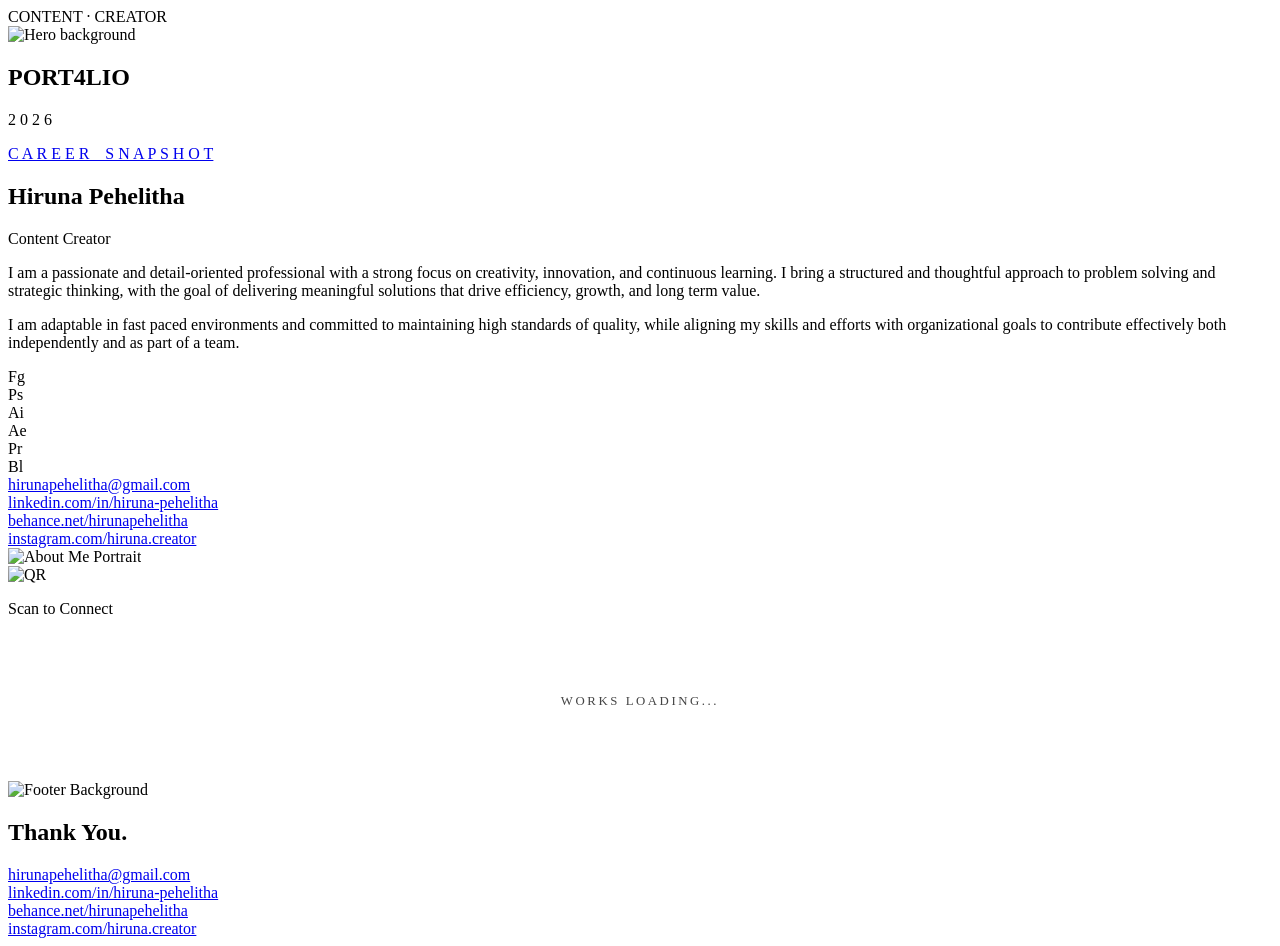
==== index.html @ 6287211f "Add index.html" ====
<!DOCTYPE html>
<html lang="en">

<head>
    <meta charset="UTF-8">
    <meta name="viewport" content="width=device-width, initial-scale=1.0">
    <title>Hiruna Pehelitha - Portfolio</title>
    <!-- Elegant, thin geometric sans-serif -->
    <link rel="preconnect" href="https://fonts.googleapis.com">
    <link rel="preconnect" href="https://fonts.gstatic.com" crossorigin>
    <link href="https://fonts.googleapis.com/css2?family=Montserrat:wght@200;300;400;500;600&display=swap"
        rel="stylesheet">
    <link rel="stylesheet" href="style.css">
</head>

<body>

    <!-- Custom Cursor -->
    <div class="cursor"></div>
    <div class="cursor-follower"></div>

    <!-- Vertical Side Text -->
    <div class="vertical-nav">
        <span>C</span><span>O</span><span>N</span><span>T</span><span>E</span><span>N</span><span>T</span>
        <span class="dot">·</span>
        <span>C</span><span>R</span><span>E</span><span>A</span><span>T</span><span>O</span><span>R</span>
    </div>

    <!-- Hero Slide -->
    <section class="slide hero">
        <div class="hero-bg">
            <img src="https://images.unsplash.com/photo-1618005182384-a83a8bd57fbe?q=80&w=2564&auto=format&fit=crop"
                alt="Hero background">
        </div>
        <div class="hero-overlay"></div>
        <div class="hero-content">
            <h1 class="hero-title gsap-fade-up">PORT4LIO</h1>
            <p class="hero-date gsap-fade-up delay-1">2 0 2 6</p>
        </div>
        <div class="hero-bottom gsap-fade-up delay-2">
            <a href="./images/Hiruna%20Pehelith%20Resume.pdf" download class="pill-btn">
                <span>C A R E E R &nbsp;&nbsp; S N A P S H O T</span>
                <i class="uil uil-arrow-down"></i>
            </a>
        </div>
    </section>

    <!-- About Slide -->
    <section class="slide about">
        <div class="about-left">
            <div class="about-content-wrapper gsap-fade-up">
                <h2 class="about-name">Hiruna Pehelitha</h2>
                <p class="about-role">Content Creator</p>

                <div class="about-bio">
                    <p>I am a passionate and detail-oriented professional with a strong focus on creativity, innovation,
                        and continuous learning. I bring a structured and thoughtful approach to problem solving and
                        strategic thinking, with the goal of delivering meaningful solutions that drive efficiency,
                        growth, and long term value.</p>
                    <p>I am adaptable in fast paced environments and committed to maintaining high standards of quality,
                        while aligning my skills and efforts with organizational goals to contribute effectively both
                        independently and as part of a team.</p>
                </div>

                <div class="software-icons">
                    <div class="icon">Fg</div>
                    <div class="icon">Ps</div>
                    <div class="icon">Ai</div>
                    <div class="icon">Ae</div>
                    <div class="icon">Pr</div>
                    <div class="icon">Bl</div>
                </div>

                <div class="about-contacts">
                    <div class="contact-row top-row">
                        <a href="mailto:hirunapehelitha@gmail.com">hirunapehelitha@gmail.com</a>
                        <div class="divider-v"></div>
                        <a href="https://linkedin.com/in/hiruna-pehelitha">linkedin.com/in/hiruna-pehelitha</a>
                    </div>
                    <div class="divider-h"></div>
                    <div class="contact-row bottom-row">
                        <a href="https://www.behance.net/hirunapehelitha"
                            target="_blank">behance.net/hirunapehelitha</a>
                        <div class="divider-v"></div>
                        <a href="#">instagram.com/hiruna.creator</a>
                    </div>
                </div>
            </div>
        </div>
        <div class="about-right">
            <img src="./images/About-Me.jpeg" class="portrait-img" alt="About Me Portrait">
            <div class="qr-code">
                <img src="https://api.qrserver.com/v1/create-qr-code/?size=100x100&data=https://linkedin.com/in/hiruna-pehelitha/"
                    alt="QR">
                <p>Scan to Connect</p>
            </div>
        </div>
    </section>
    <!-- Works Stack — loaded dynamically from database -->
    <section class="presentation-stack" id="worksStack">
        <!-- Images injected by JS below -->
    </section>

    <!-- Footer Slide -->
    <section class="slide footer-slide">
        <div class="hero-bg">
            <img src="https://images.unsplash.com/photo-1618005182384-a83a8bd57fbe?q=80&w=2564&auto=format&fit=crop"
                alt="Footer Background">
        </div>
        <div class="hero-overlay"></div>
        <div class="footer-center gsap-fade-up">
            <h1 class="thank-you">Thank You.</h1>
        </div>
        <div class="footer-bottom-info gsap-fade-up delay-1">
            <div class="f-contact-grid">
                <a href="mailto:hirunapehelitha@gmail.com">hirunapehelitha@gmail.com</a>
                <div class="f-divider-v"></div>
                <a href="https://linkedin.com/in/hiruna-pehelitha">linkedin.com/in/hiruna-pehelitha</a>
            </div>
            <div class="f-divider-h"></div>
            <div class="f-contact-grid">
                <a href="https://www.behance.net/hirunapehelitha" target="_blank">behance.net/hirunapehelitha</a>
                <div class="f-divider-v"></div>
                <a href="#">instagram.com/hiruna.creator</a>
            </div>
        </div>
    </section>

    <script src="https://cdnjs.cloudflare.com/ajax/libs/gsap/3.12.2/gsap.min.js"></script>
    <script src="https://cdnjs.cloudflare.com/ajax/libs/gsap/3.12.2/ScrollTrigger.min.js"></script>
    <script src="https://unpkg.com/@studio-freight/lenis@1.0.35/dist/lenis.min.js"></script>
    <!-- Works Loader: fetches from Supabase via our API -->
    <script>
    (async function loadWorks() {
        const stack = document.getElementById('worksStack');
        if (!stack) return;

        // If we have a SUPABASE_URL env, load from DB. Otherwise fall back to local images folder.
        const SUPABASE_URL = 'https://crvkntzxflrflwsrnqvx.supabase.co';
        const SUPABASE_KEY = 'eyJhbGciOiJIUzI1NiIsInR5cCI6IkpXVCJ9.eyJpc3MiOiJzdXBhYmFzZSIsInJlZiI6ImNydmtudHp4ZmxyZmx3c3JucXZ4Iiwicm9sZSI6ImFub24iLCJpYXQiOjE3NzU4MjQ0NTQsImV4cCI6MjA5MTQwMDQ1NH0.mu4lk-xZKPIOqjnP7tR1TOZXt8qw1d850IbgTolJITA';

        let images = [];

        if (SUPABASE_URL && SUPABASE_KEY) {
            try {
                const res = await fetch(`${SUPABASE_URL}/rest/v1/works?select=url,filename&order=position.asc`, {
                    headers: { 'apikey': SUPABASE_KEY, 'Authorization': `Bearer ${SUPABASE_KEY}` }
                });
                const data = await res.json();
                images = data.map(w => ({ src: w.url, alt: w.filename }));
            } catch(e) { console.warn('DB load failed, using fallback'); }
        }

        // Fallback: show any images currently hardcoded (will be empty on fresh deploy)
        if (images.length === 0) {
            // Show nothing gracefully – works are managed via admin panel
            stack.innerHTML = "<p style='color:#444; text-align:center; padding:60px 0; font-size:0.8rem; letter-spacing:0.2em;'>WORKS LOADING...</p>";
            return;
        }

        stack.innerHTML = images.map(img =>
            `<img src="${img.src}" class="stack-img gsap-fade-up" alt="${img.alt}">`
        ).join('');

        // Re-trigger GSAP animations on newly added images
        if (typeof gsap !== 'undefined' && typeof ScrollTrigger !== 'undefined') {
            gsap.utils.toArray('#worksStack .gsap-fade-up').forEach(el => {
                gsap.fromTo(el, { y: 50, autoAlpha: 0 }, {
                    y: 0, autoAlpha: 1, duration: 1, ease: "power2.out",
                    scrollTrigger: { trigger: el, start: "top 90%" }
                });
            });
        }
    })();
    </script>
    <script src="script.js"></script>
</body>

</html>
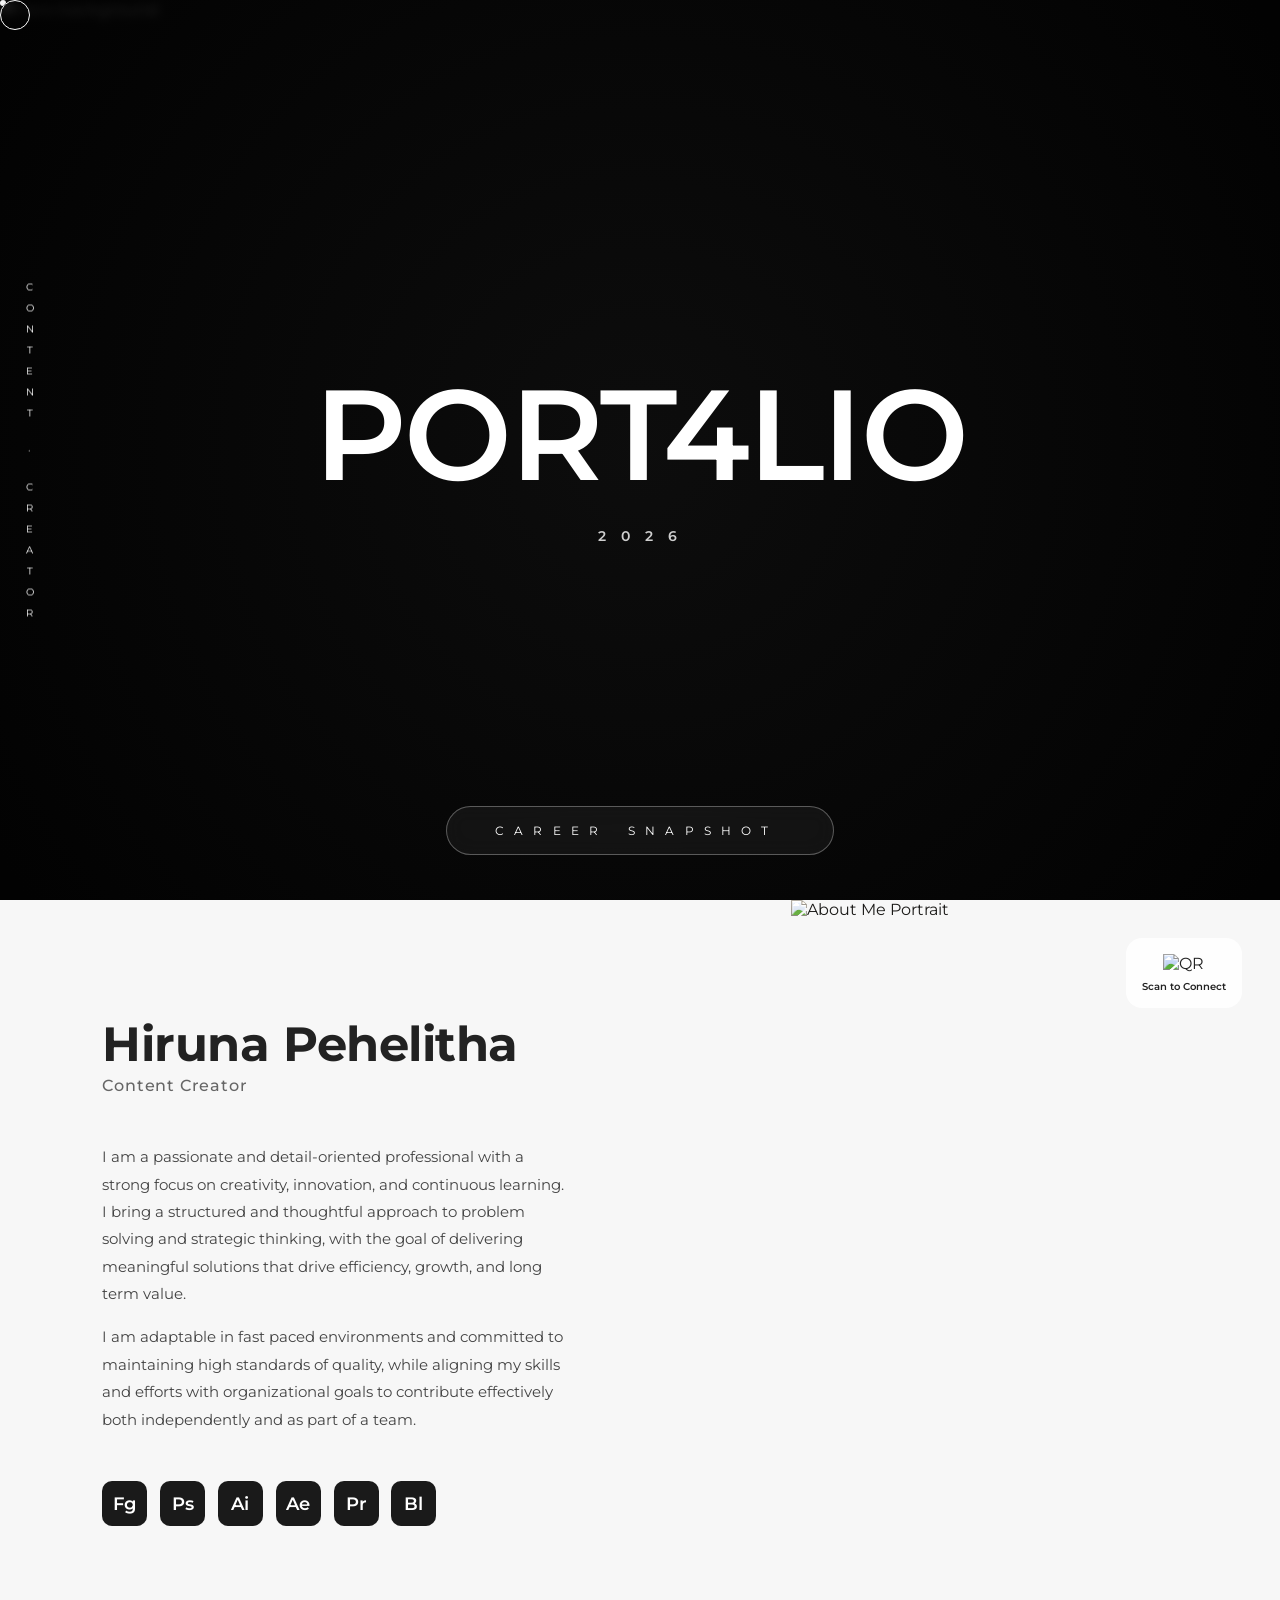
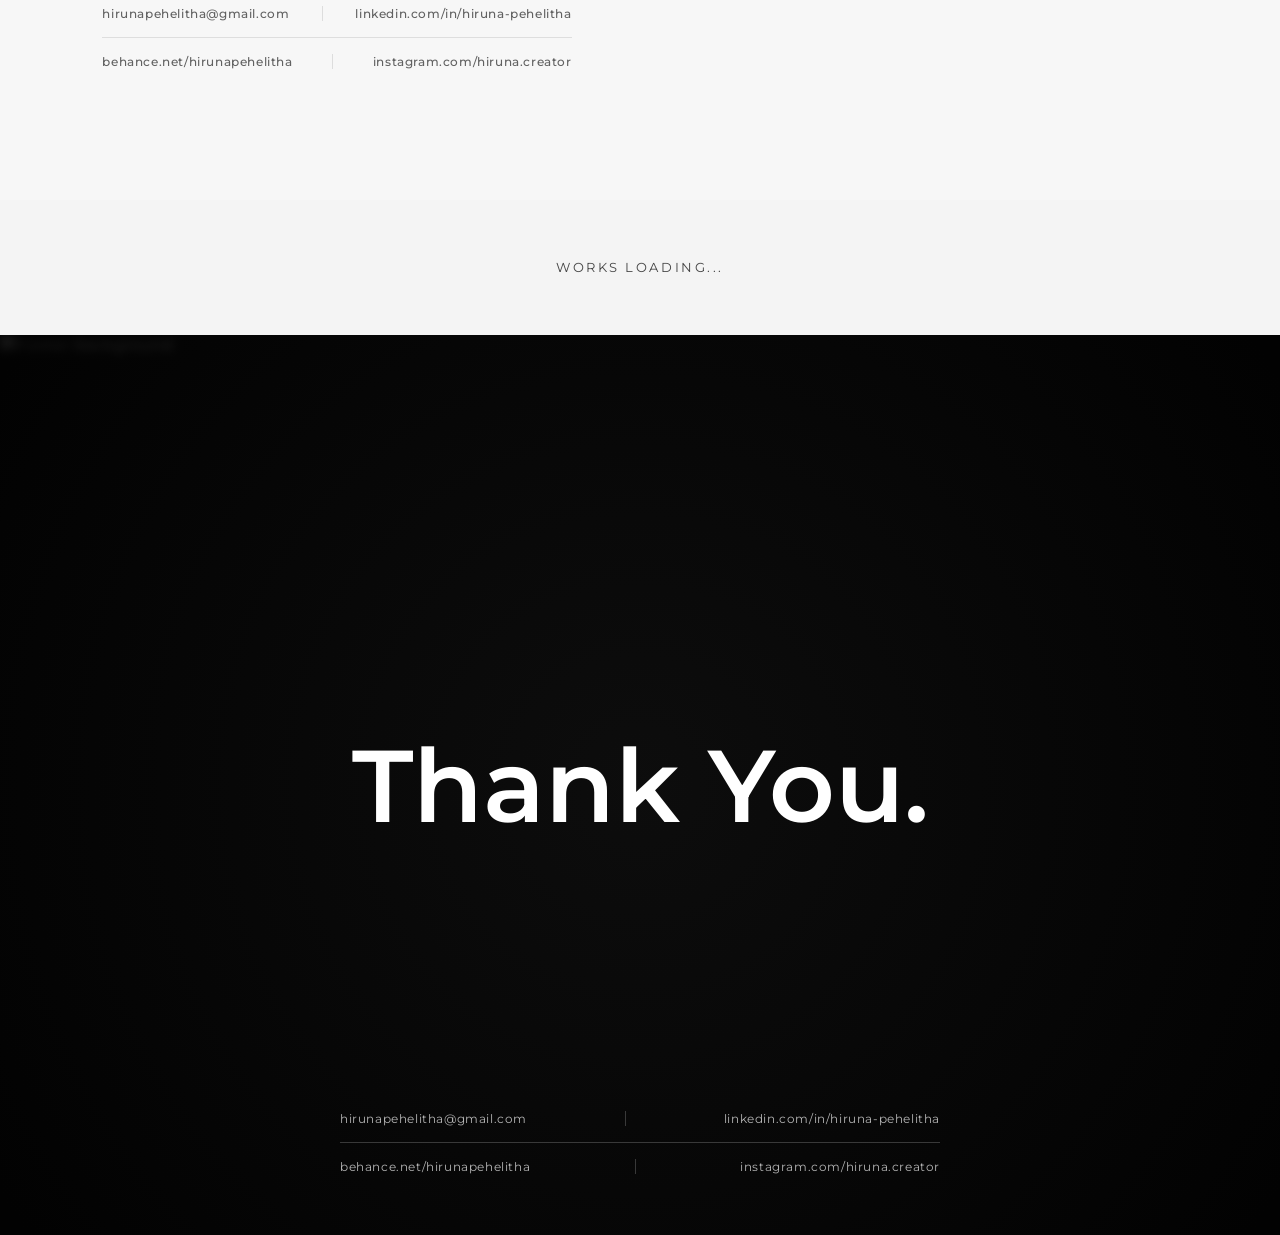
==== commit b24071a0: "Update index.html" ====
--- a/index.html
+++ b/index.html
@@ -129,31 +129,22 @@
     <script src="https://cdnjs.cloudflare.com/ajax/libs/gsap/3.12.2/gsap.min.js"></script>
     <script src="https://cdnjs.cloudflare.com/ajax/libs/gsap/3.12.2/ScrollTrigger.min.js"></script>
     <script src="https://unpkg.com/@studio-freight/lenis@1.0.35/dist/lenis.min.js"></script>
-    <!-- Works Loader: fetches from Supabase via our API -->
+    <!-- Works Loader: fetches from Firebase via our API -->
     <script>
     (async function loadWorks() {
         const stack = document.getElementById('worksStack');
         if (!stack) return;
 
-        // If we have a SUPABASE_URL env, load from DB. Otherwise fall back to local images folder.
-        const SUPABASE_URL = 'https://crvkntzxflrflwsrnqvx.supabase.co';
-        const SUPABASE_KEY = 'eyJhbGciOiJIUzI1NiIsInR5cCI6IkpXVCJ9.eyJpc3MiOiJzdXBhYmFzZSIsInJlZiI6ImNydmtudHp4ZmxyZmx3c3JucXZ4Iiwicm9sZSI6ImFub24iLCJpYXQiOjE3NzU4MjQ0NTQsImV4cCI6MjA5MTQwMDQ1NH0.mu4lk-xZKPIOqjnP7tR1TOZXt8qw1d850IbgTolJITA';
+        let images = [];
+        try {
+            const res = await fetch('/api/works');
+            const data = await res.json();
+            if (data.success && data.works) {
+                images = data.works.map(w => ({ src: w.url, alt: w.filename }));
+            }
+        } catch(e) { console.warn('Works load failed', e); }
 
-        let images = [];
-
-        if (SUPABASE_URL && SUPABASE_KEY) {
-            try {
-                const res = await fetch(`${SUPABASE_URL}/rest/v1/works?select=url,filename&order=position.asc`, {
-                    headers: { 'apikey': SUPABASE_KEY, 'Authorization': `Bearer ${SUPABASE_KEY}` }
-                });
-                const data = await res.json();
-                images = data.map(w => ({ src: w.url, alt: w.filename }));
-            } catch(e) { console.warn('DB load failed, using fallback'); }
-        }
-
-        // Fallback: show any images currently hardcoded (will be empty on fresh deploy)
         if (images.length === 0) {
-            // Show nothing gracefully – works are managed via admin panel
             stack.innerHTML = "<p style='color:#444; text-align:center; padding:60px 0; font-size:0.8rem; letter-spacing:0.2em;'>WORKS LOADING...</p>";
             return;
         }
@@ -162,7 +153,6 @@
             `<img src="${img.src}" class="stack-img gsap-fade-up" alt="${img.alt}">`
         ).join('');
 
-        // Re-trigger GSAP animations on newly added images
         if (typeof gsap !== 'undefined' && typeof ScrollTrigger !== 'undefined') {
             gsap.utils.toArray('#worksStack .gsap-fade-up').forEach(el => {
                 gsap.fromTo(el, { y: 50, autoAlpha: 0 }, {
--- a/style.css
+++ b/style.css
@@ -0,0 +1,364 @@
+:root {
+    --bg-dark: #111111;
+    --bg-light: #f4f4f4;
+    --text-dark: #ffffff;
+    --text-light: #222222;
+    --font-main: 'Montserrat', sans-serif;
+    --border-light: rgba(255, 255, 255, 0.2);
+    --border-dark: rgba(0, 0, 0, 0.1);
+}
+
+* {
+    margin: 0;
+    padding: 0;
+    box-sizing: border-box;
+}
+
+body {
+    font-family: var(--font-main);
+    background-color: var(--bg-dark);
+    color: var(--text-dark);
+    cursor: none;
+    overflow-x: hidden;
+}
+
+/* Custom Cursor */
+.cursor {
+    width: 6px;
+    height: 6px;
+    background-color: #fff;
+    border-radius: 50%;
+    position: fixed;
+    top: 0;
+    left: 0;
+    pointer-events: none;
+    z-index: 9999;
+    mix-blend-mode: difference;
+}
+
+.cursor-follower {
+    width: 30px;
+    height: 30px;
+    border: 1px solid #fff;
+    border-radius: 50%;
+    position: fixed;
+    top: 0;
+    left: 0;
+    pointer-events: none;
+    z-index: 9998;
+    mix-blend-mode: difference;
+    transition: width 0.3s, height 0.3s;
+}
+
+.hovered .cursor { transform: scale(0) !important; }
+.hovered .cursor-follower { width: 45px; height: 45px; background: rgba(255,255,255,0.2); border-color: transparent; }
+
+a { text-decoration: none; color: inherit; cursor: none; }
+
+/* Side Vertical Nav */
+.vertical-nav {
+    position: fixed;
+    left: 2vw;
+    top: 50%;
+    transform: translateY(-50%);
+    display: flex;
+    flex-direction: column;
+    align-items: center;
+    gap: 0.5rem;
+    font-size: 0.65rem;
+    font-weight: 400;
+    font-family: 'Montserrat', sans-serif;
+    letter-spacing: 0.2em;
+    z-index: 100;
+    mix-blend-mode: difference;
+    color: white;
+}
+
+.vertical-nav .dot { margin: 1rem 0; }
+
+/* Slides Structure */
+.slide {
+    width: 100vw;
+    min-height: 100vh;
+    position: relative;
+    display: flex;
+    padding: 0;
+    overflow: hidden;
+}
+
+.light-bg {
+    background-color: var(--bg-light);
+    color: var(--text-light);
+}
+
+/* Hero & Footer Backgrounds */
+.hero-bg, .hero-overlay {
+    position: absolute;
+    top: 0; left: 0; width: 100%; height: 100%; z-index: 1;
+}
+.hero-bg img { width: 100%; height: 100%; object-fit: cover; filter: blur(5px) saturate(0%); }
+.hero-overlay { background: radial-gradient(circle at center, rgba(10,10,10,0.6) 0%, rgba(0,0,0,0.9) 100%); z-index: 2; }
+
+/* Hero Content */
+.hero-content {
+    position: relative;
+    z-index: 3;
+    width: 100%;
+    display: flex;
+    flex-direction: column;
+    align-items: center;
+    justify-content: center;
+}
+
+.hero-title {
+    font-size: clamp(4rem, 10vw, 10rem);
+    font-weight: 600;
+    letter-spacing: -0.02em;
+    color: #ffffff;
+}
+
+.hero-date {
+    font-size: 0.85rem;
+    font-weight: 600;
+    letter-spacing: 0.4em;
+    margin-top: 1rem;
+    opacity: 0.8;
+}
+
+.hero-bottom {
+    position: absolute;
+    bottom: 5vh;
+    left: 0;
+    width: 100%;
+    z-index: 3;
+    display: flex;
+    justify-content: center;
+}
+
+.pill-btn {
+    display: inline-flex;
+    align-items: center;
+    gap: 0.8rem;
+    border: 1px solid rgba(255, 255, 255, 0.3);
+    padding: 1rem 3rem;
+    border-radius: 50px;
+    font-size: 0.75rem;
+    letter-spacing: 0.3em;
+    background: rgba(255, 255, 255, 0.05);
+    backdrop-filter: blur(10px);
+    transition: all 0.3s ease;
+    color: white;
+}
+
+.pill-btn:hover {
+    background: rgba(255, 255, 255, 0.15);
+    border-color: rgba(255, 255, 255, 0.8);
+    transform: translateY(-2px);
+}
+
+.pill-btn i {
+    font-size: 1.2rem;
+}
+
+/* About Section */
+.about {
+    background-color: #f7f7f7;
+    color: var(--text-light);
+    display: flex;
+}
+
+.about-left {
+    flex: 1.2;
+    padding: 10vh 8vw;
+    display: flex;
+    align-items: center;
+}
+
+.about-right {
+    flex: 1;
+    position: relative;
+}
+
+.about-right img.portrait-img {
+    width: 100%;
+    height: 100%;
+    object-fit: cover;
+    filter: sepia(0.2) contrast(1.1);
+}
+
+.about-name {
+    font-size: 3rem;
+    font-weight: 700;
+    margin-bottom: 0.2rem;
+    letter-spacing: -0.01em;
+}
+
+.about-role {
+    font-size: 1rem;
+    font-weight: 500;
+    color: #666;
+    margin-bottom: 3rem;
+    letter-spacing: 0.05em;
+}
+
+.about-bio {
+    font-size: 0.95rem;
+    font-weight: 400;
+    line-height: 1.8;
+    color: #444;
+    margin-bottom: 3rem;
+    max-width: 80%;
+}
+
+.about-bio p { margin-bottom: 1rem; }
+
+.software-icons {
+    display: flex;
+    gap: 0.8rem;
+    margin-bottom: 4rem;
+}
+
+.software-icons .icon {
+    width: 45px;
+    height: 45px;
+    background-color: #1a1a1a;
+    color: #fff;
+    display: flex;
+    align-items: center;
+    justify-content: center;
+    font-weight: 600;
+    font-size: 1.1rem;
+    border-radius: 10px;
+}
+
+.about-contacts {
+    font-size: 0.75rem;
+    letter-spacing: 0.05em;
+    max-width: 80%;
+}
+
+.contact-row {
+    display: flex;
+    align-items: center;
+    justify-content: space-between;
+    padding: 1rem 0;
+}
+
+.divider-h { width: 100%; height: 1px; background-color: var(--border-dark); }
+.divider-v { width: 1px; height: 15px; background-color: var(--border-dark); margin: 0 1rem; }
+
+.contact-row a { transition: opacity 0.3s; opacity: 0.7; font-weight: 500; }
+.contact-row a:hover { opacity: 1; }
+
+.qr-code {
+    position: absolute;
+    top: 3vw;
+    right: 3vw;
+    text-align: center;
+    background: rgba(255,255,255,0.9);
+    padding: 1rem;
+    border-radius: 1rem;
+}
+
+.qr-code img { width: 80px; height: 80px; margin-bottom: 0.5rem; }
+.qr-code p { font-size: 0.6rem; font-weight: 600; }
+
+/* Embedded Works Stack */
+.presentation-stack {
+    width: 100vw;
+    display: flex;
+    flex-direction: column;
+    align-items: center;
+    background-color: var(--bg-light);
+}
+
+.stack-img {
+    width: 100%;
+    max-width: 1920px;
+    height: auto;
+    object-fit: contain;
+    display: block;
+}
+
+/* Footer */
+.footer-slide {
+    align-items: center;
+    justify-content: center;
+    flex-direction: column;
+}
+
+.footer-center {
+    position: relative;
+    z-index: 3;
+}
+
+.thank-you {
+    font-size: clamp(4rem, 8vw, 8rem);
+    font-weight: 600;
+    color: white;
+}
+
+.footer-bottom-info {
+    position: absolute;
+    bottom: 5vh;
+    left: 50%;
+    transform: translateX(-50%);
+    width: 80%;
+    max-width: 600px;
+    z-index: 3;
+}
+
+.f-contact-grid {
+    display: flex;
+    justify-content: space-between;
+    align-items: center;
+    padding: 1rem 0;
+    font-size: 0.75rem;
+    letter-spacing: 0.05em;
+    color: rgba(255,255,255,0.7);
+}
+
+.f-contact-grid a { transition: color 0.3s; }
+.f-contact-grid a:hover { color: #fff; }
+
+.f-divider-h { width: 100%; height: 1px; background-color: var(--border-light); }
+.f-divider-v { width: 1px; height: 15px; background-color: var(--border-light); margin: 0 1rem; }
+
+/* 1920x1080 Landscape Layout */
+.p-landscape .project-content {
+    flex-direction: column;
+}
+
+.landscape-hero {
+    margin-bottom: 2.5rem;
+    width: 100%;
+}
+
+.landscape-row {
+    display: grid;
+    grid-template-columns: 1fr 1fr;
+    gap: 2.5rem;
+    width: 100%;
+}
+
+.img-16x9 {
+    width: 100%;
+    aspect-ratio: 16 / 9;
+    object-fit: cover;
+    border-radius: 12px;
+    box-shadow: 0 10px 30px rgba(0,0,0,0.08);
+    transition: transform 0.3s;
+}
+
+.img-16x9:hover {
+    transform: scale(1.02);
+}
+
+/* Responsive adjustments */
+@media (max-width: 1024px) {
+    .about { flex-direction: column; }
+    .about-left, .about-right { flex: none; width: 100%; }
+    .project-content.split { flex-direction: column; }
+    .grid-4x2 { grid-template-columns: repeat(2, 1fr); }
+    .vertical-nav { display: none; }
+}
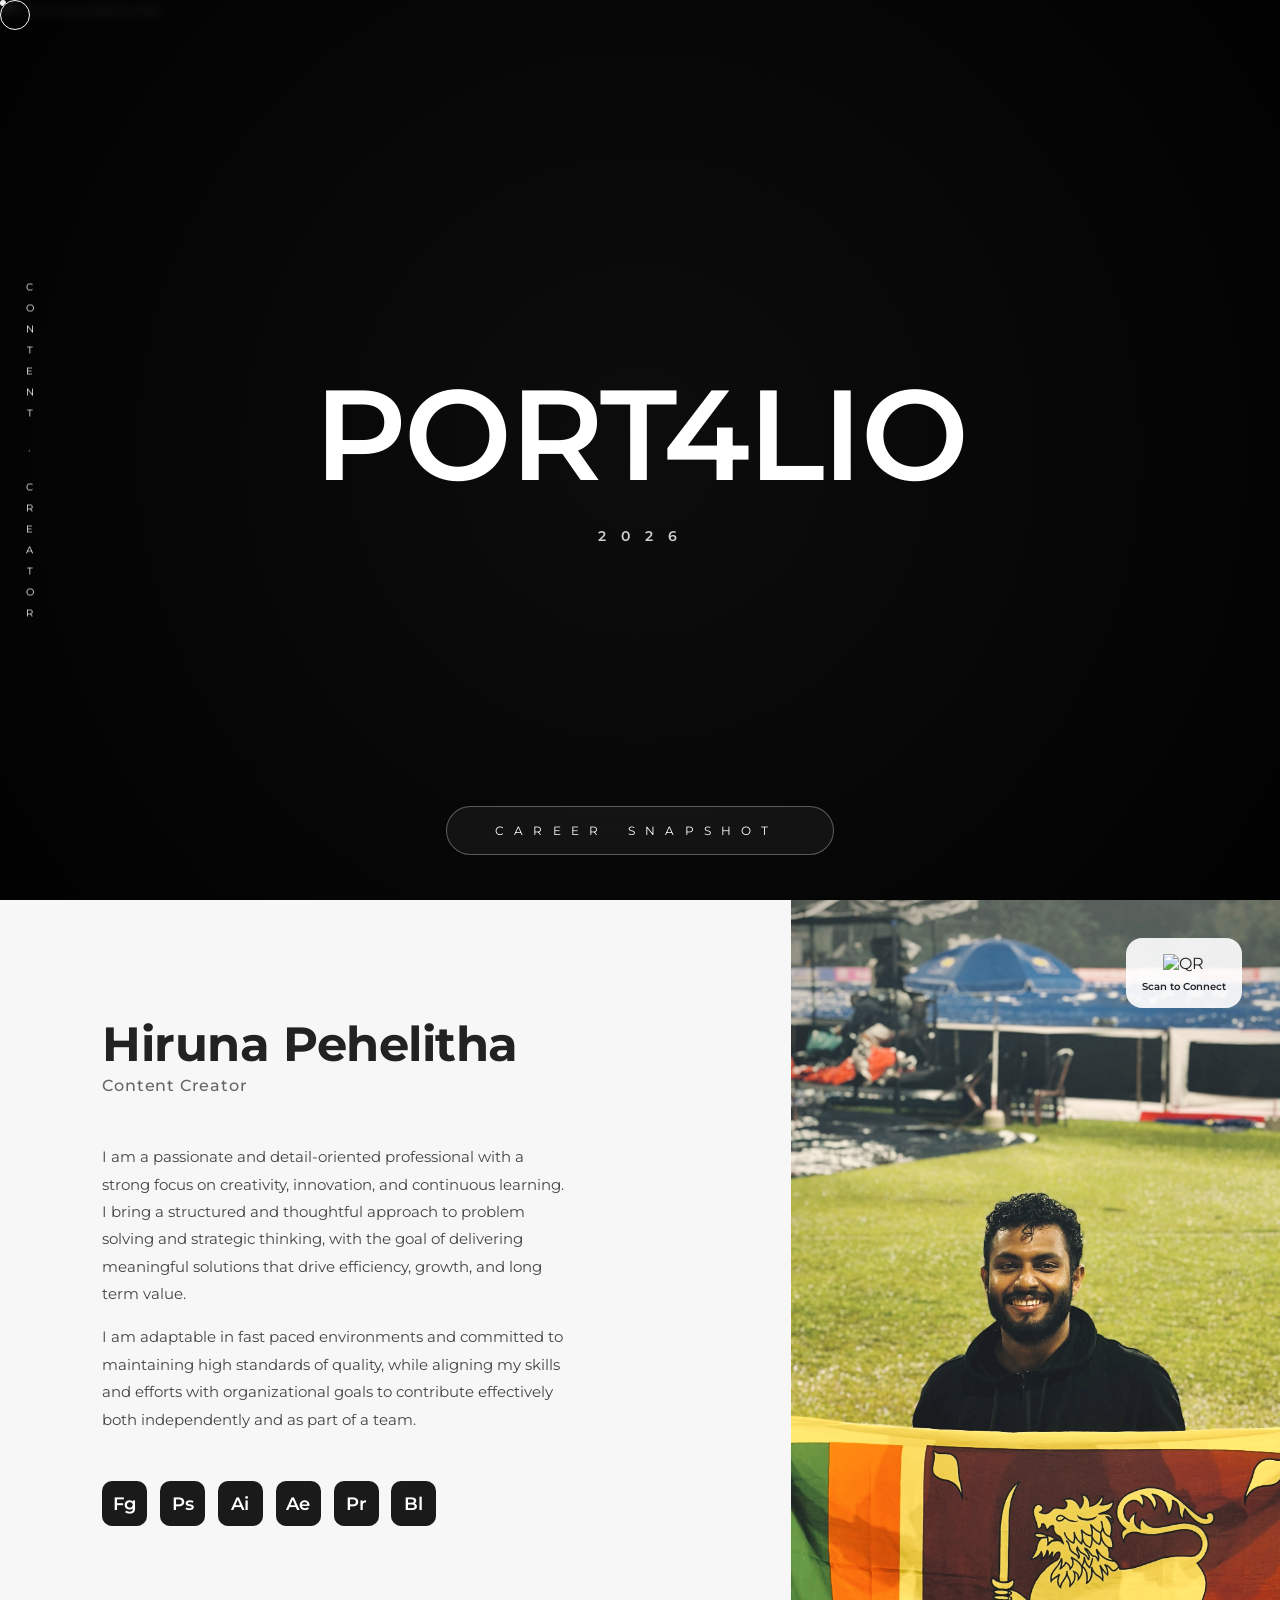
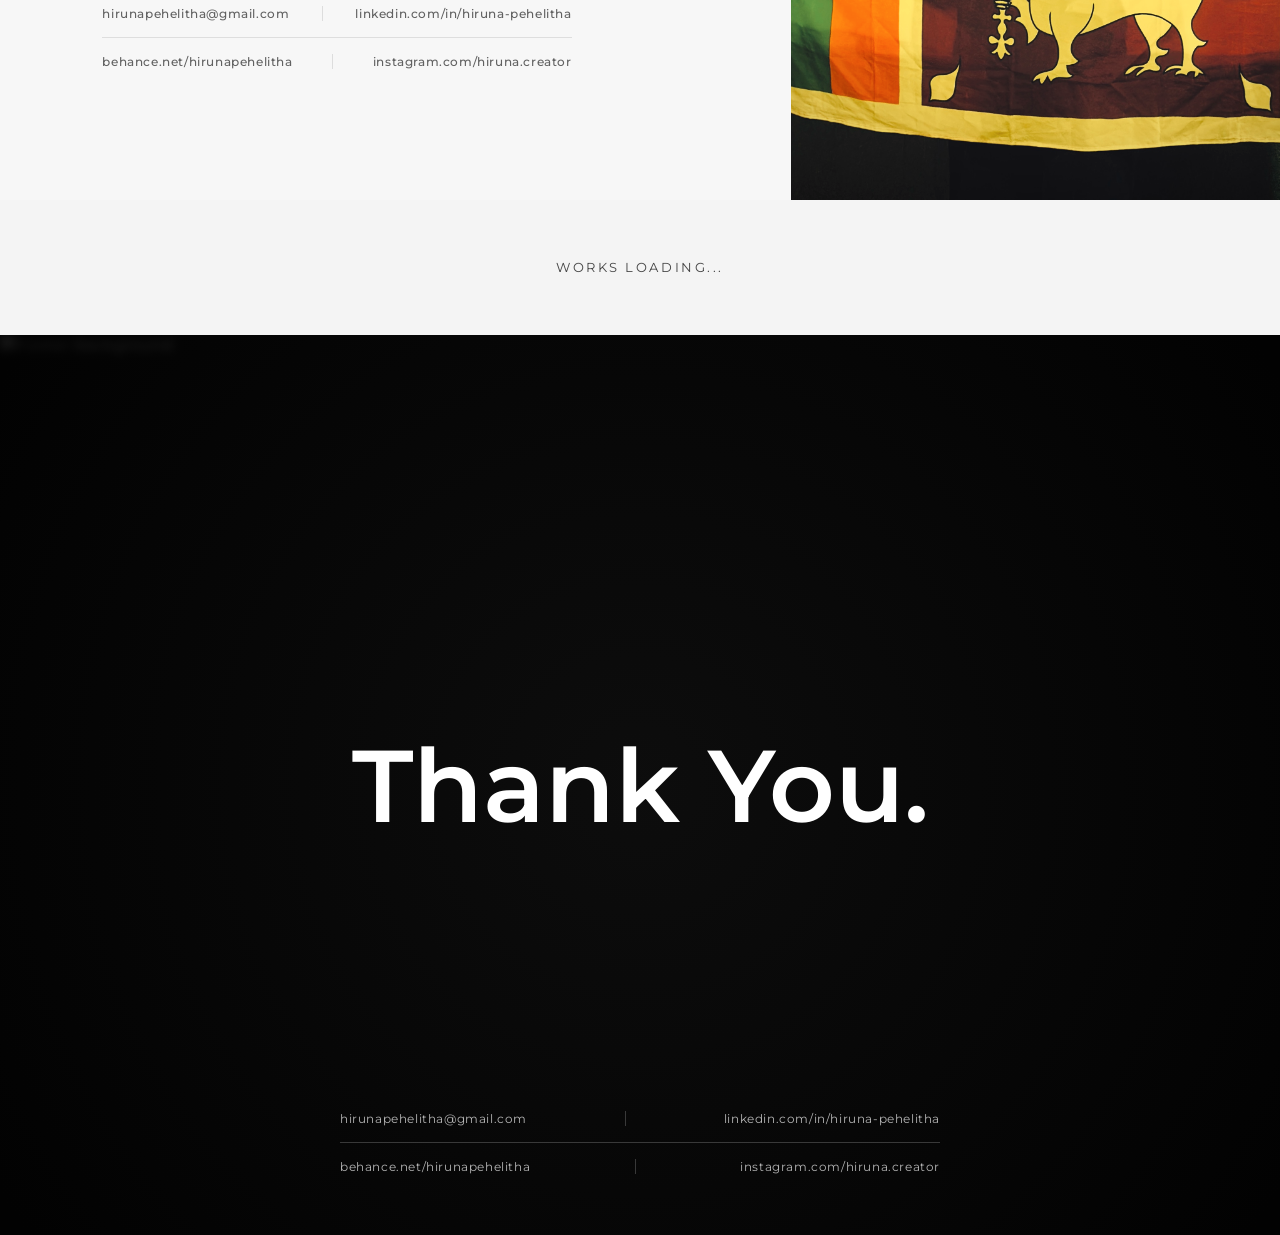
==== commit 4389ff49: "Update website title to hirunapehelitha" ====
--- a/index.html
+++ b/index.html
@@ -4,7 +4,7 @@
 <head>
     <meta charset="UTF-8">
     <meta name="viewport" content="width=device-width, initial-scale=1.0">
-    <title>Hiruna Pehelitha - Portfolio</title>
+    <title>hirunapehelitha</title>
     <!-- Elegant, thin geometric sans-serif -->
     <link rel="preconnect" href="https://fonts.googleapis.com">
     <link rel="preconnect" href="https://fonts.gstatic.com" crossorigin>
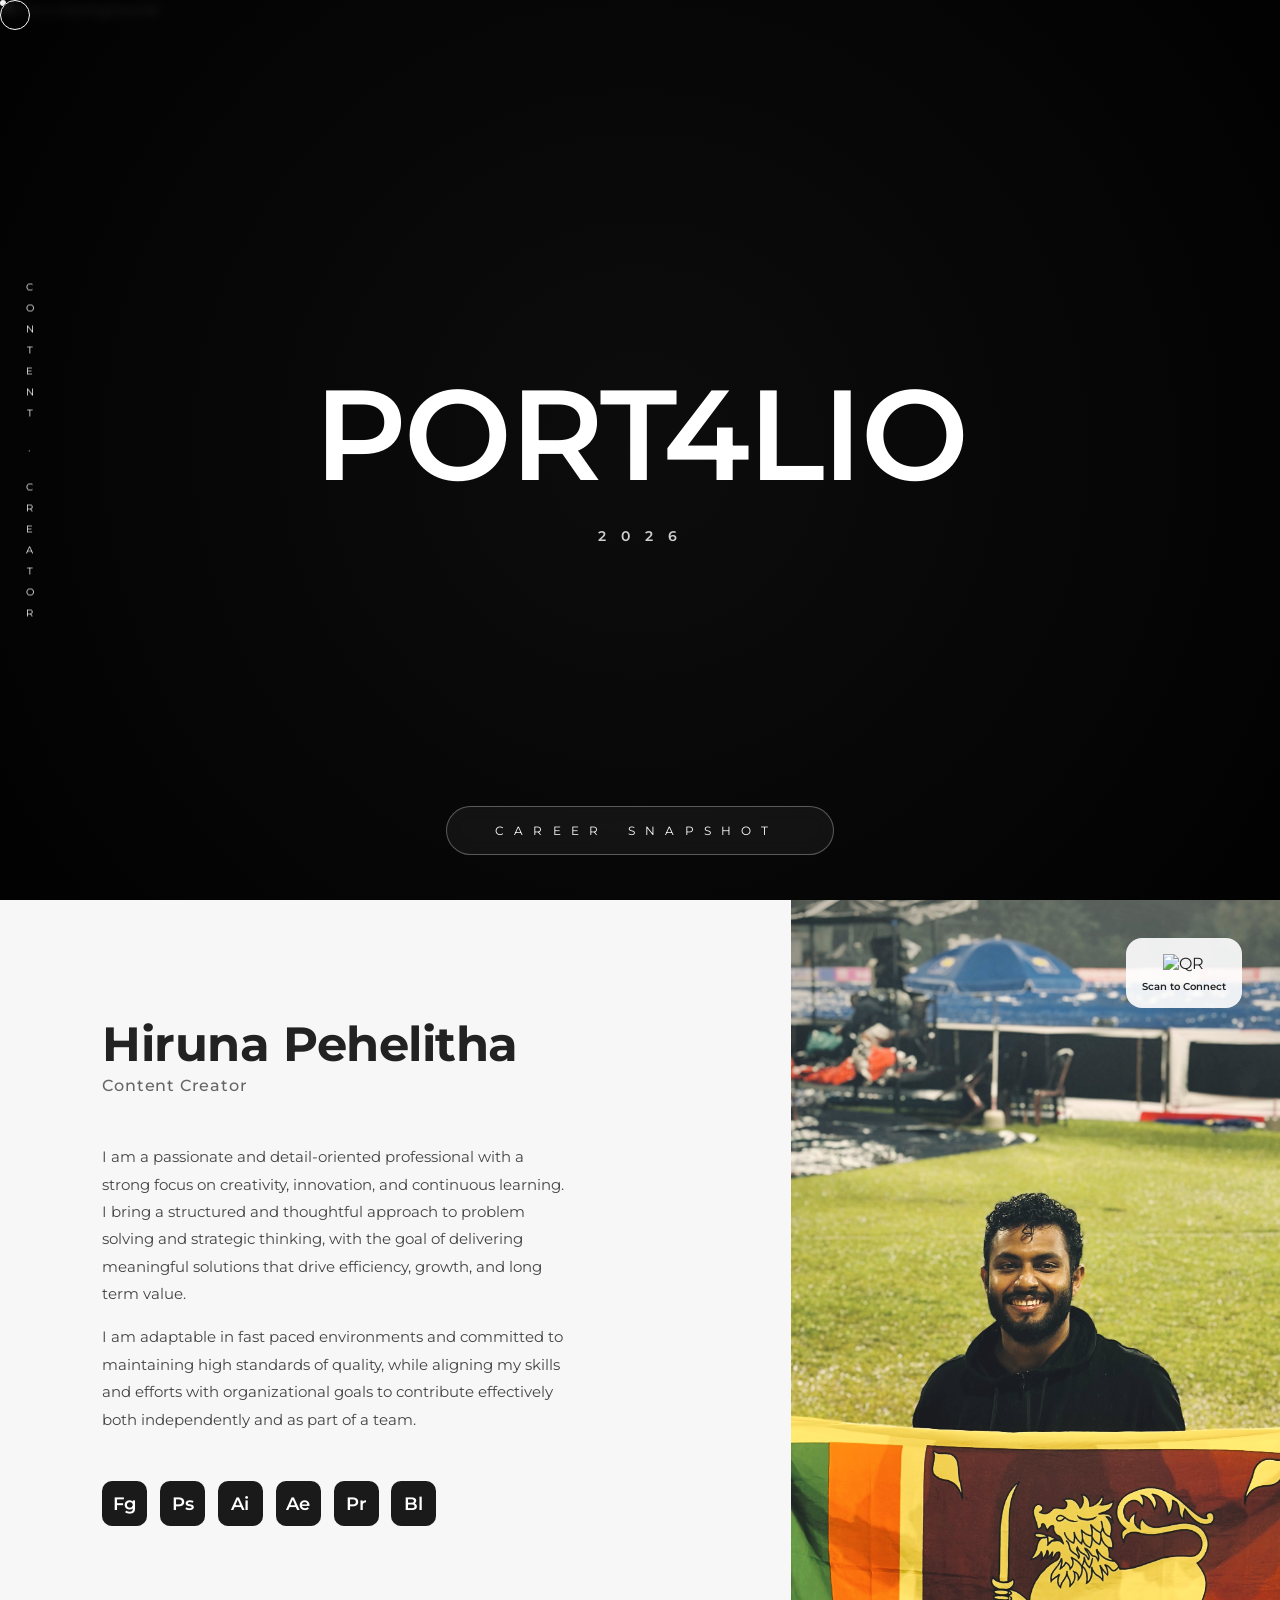
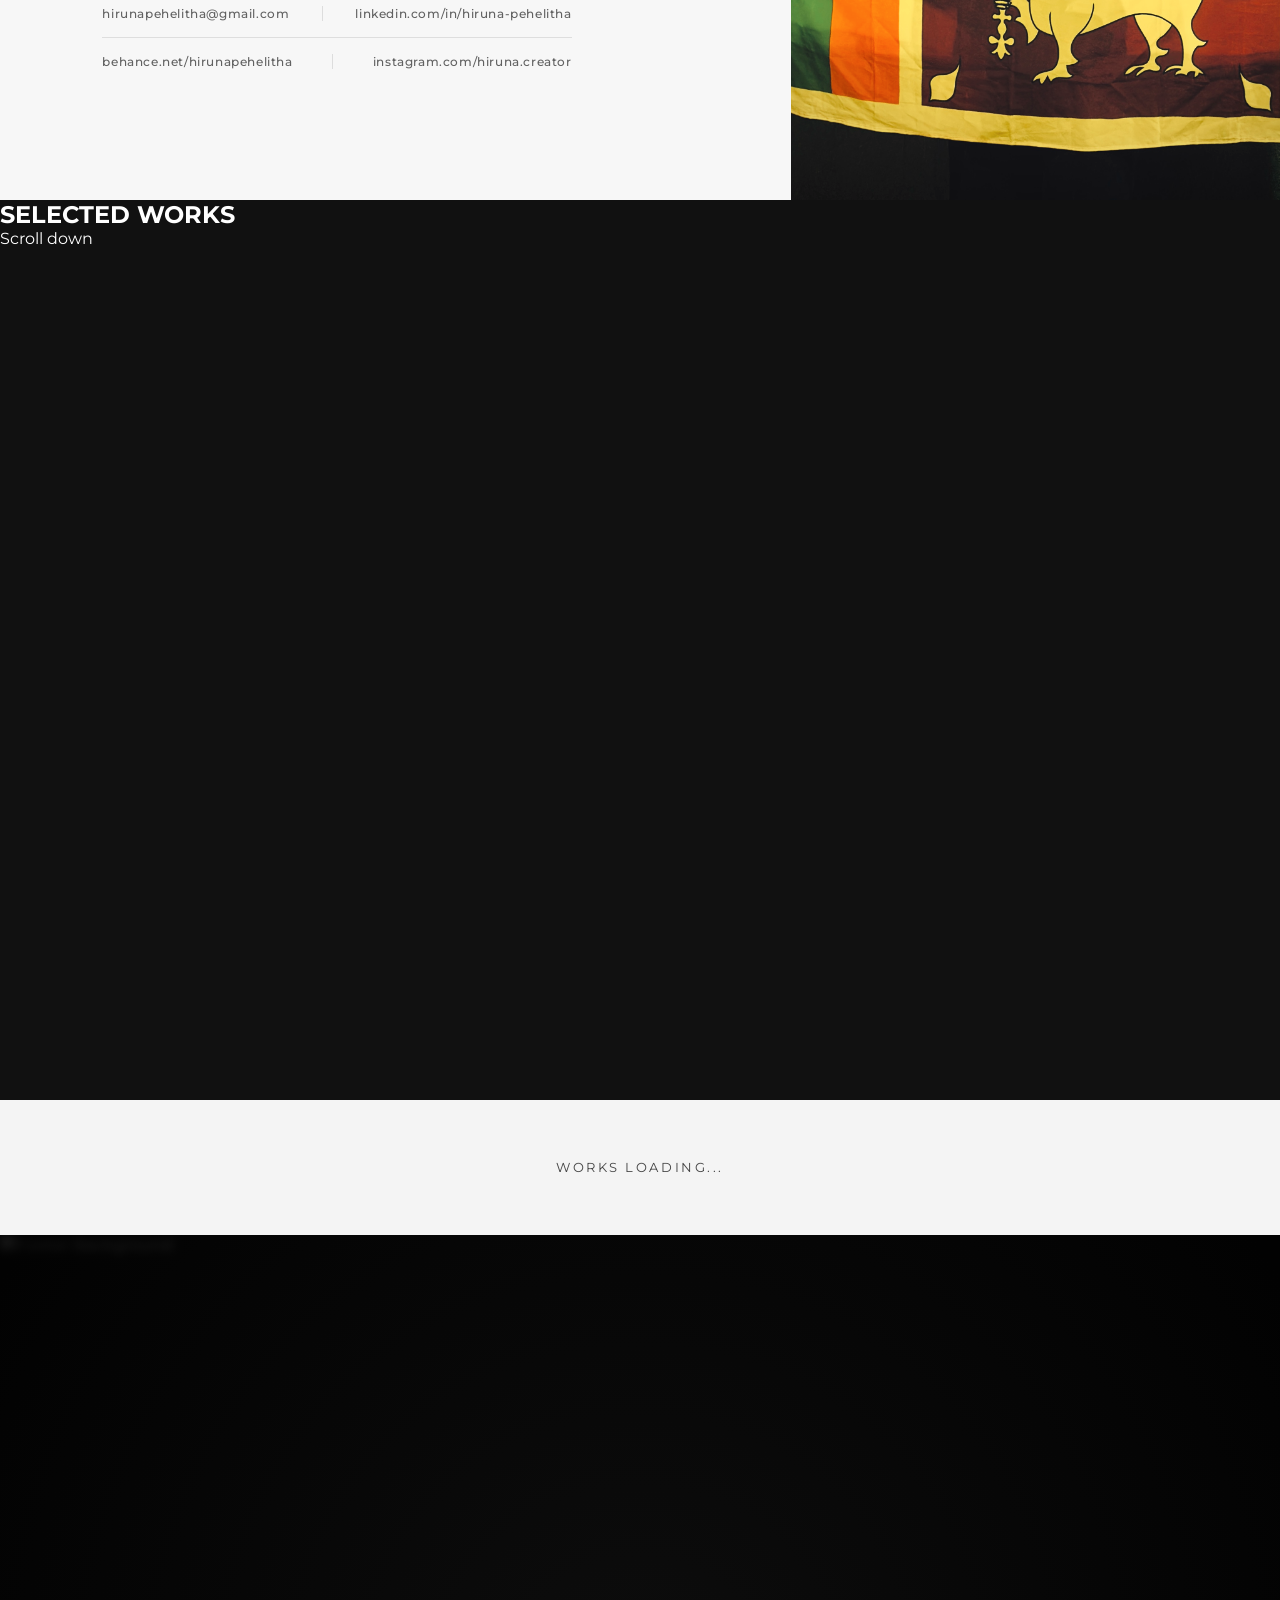
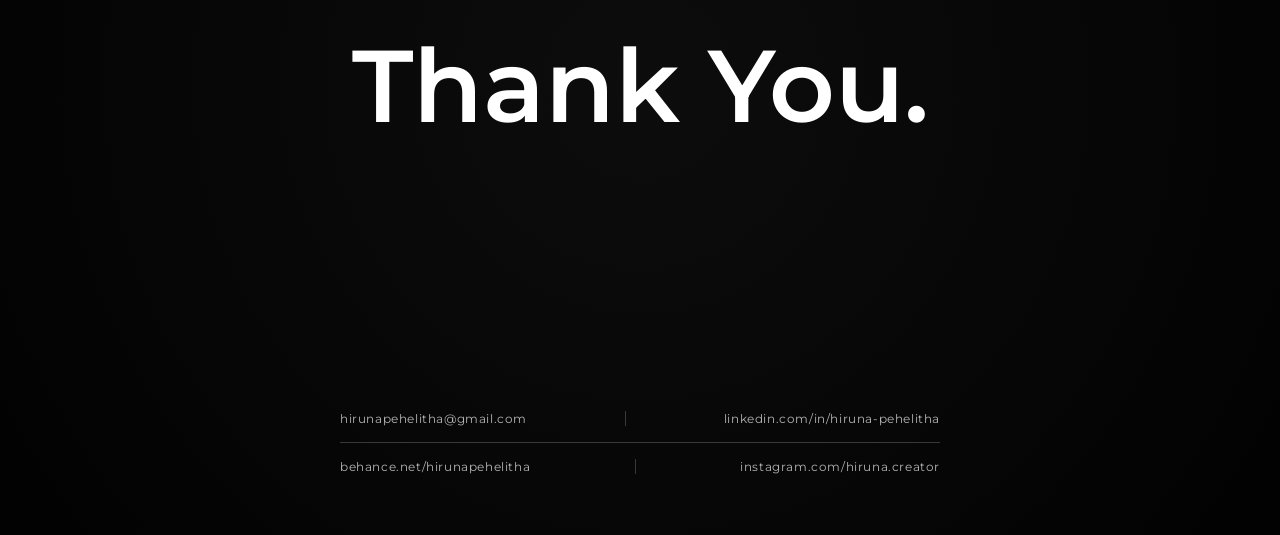
==== commit 2d4650b0: "Add Works title separation slide" ====
--- a/index.html
+++ b/index.html
@@ -96,6 +96,15 @@
             </div>
         </div>
     </section>
+    <!-- Works Intro Slide -->
+    <section class="slide works-intro">
+        <div class="works-intro-content gsap-fade-up">
+            <h2 class="works-title">SELECTED WORKS</h2>
+            <div class="works-divider"></div>
+            <p class="works-subtitle">Scroll down</p>
+        </div>
+    </section>
+
     <!-- Works Stack — loaded dynamically from database -->
     <section class="presentation-stack" id="worksStack">
         <!-- Images injected by JS below -->
--- a/style.css
+++ b/style.css
@@ -362,3 +362,15 @@
     .grid-4x2 { grid-template-columns: repeat(2, 1fr); }
     .vertical-nav { display: none; }
 }
+
+@media (max-width: 768px) {
+    .about-name { font-size: 2.2rem; word-wrap: break-word; }
+    .about-role { margin-bottom: 1.5rem; }
+    .about-bio { max-width: 100%; }
+    .about-contacts { max-width: 100%; }
+    .contact-row, .f-contact-grid { flex-direction: column; gap: 0.8rem; text-align: center; }
+    .divider-v, .f-divider-v { display: none; }
+    .about-left { padding: 8vh 6vw; }
+    .pill-btn { padding: 1rem 2rem; font-size: 0.65rem; }
+    .qr-code { display: none; } /* Hide QR on very small mobile screens */
+}
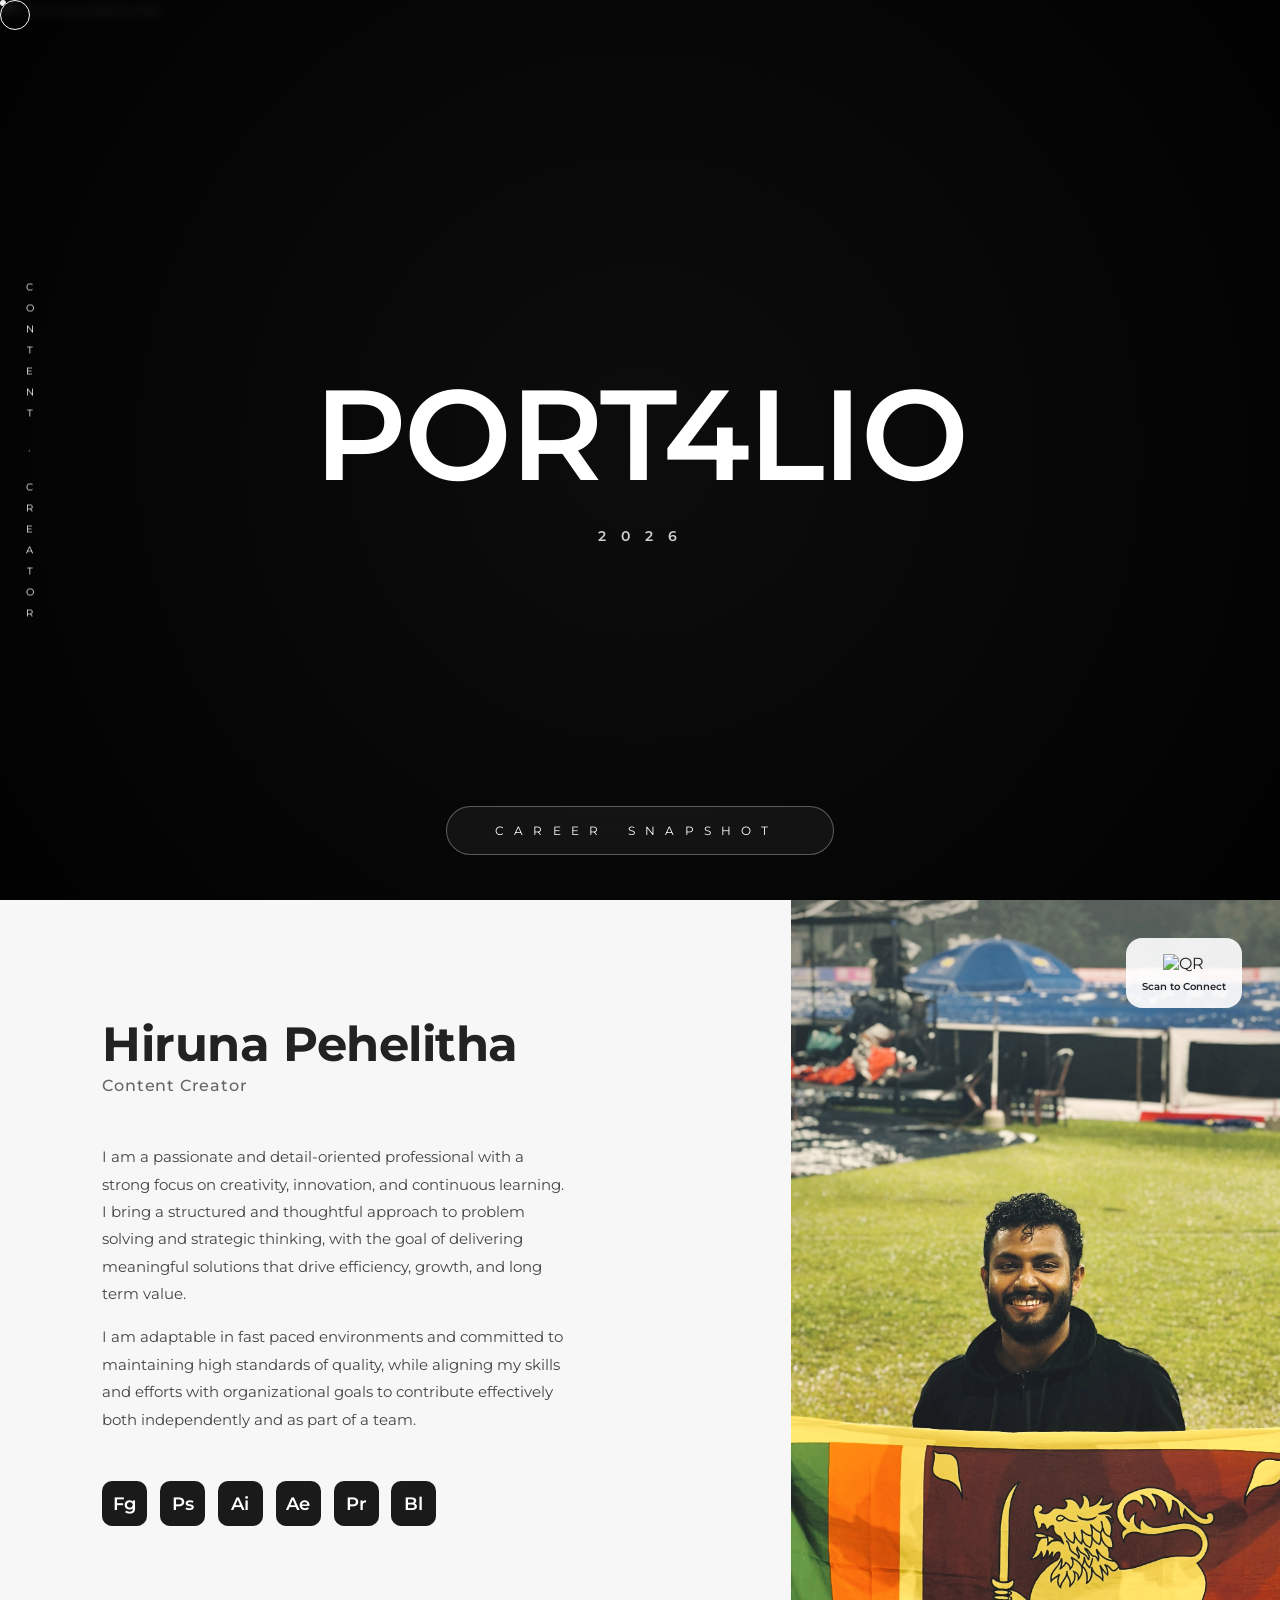
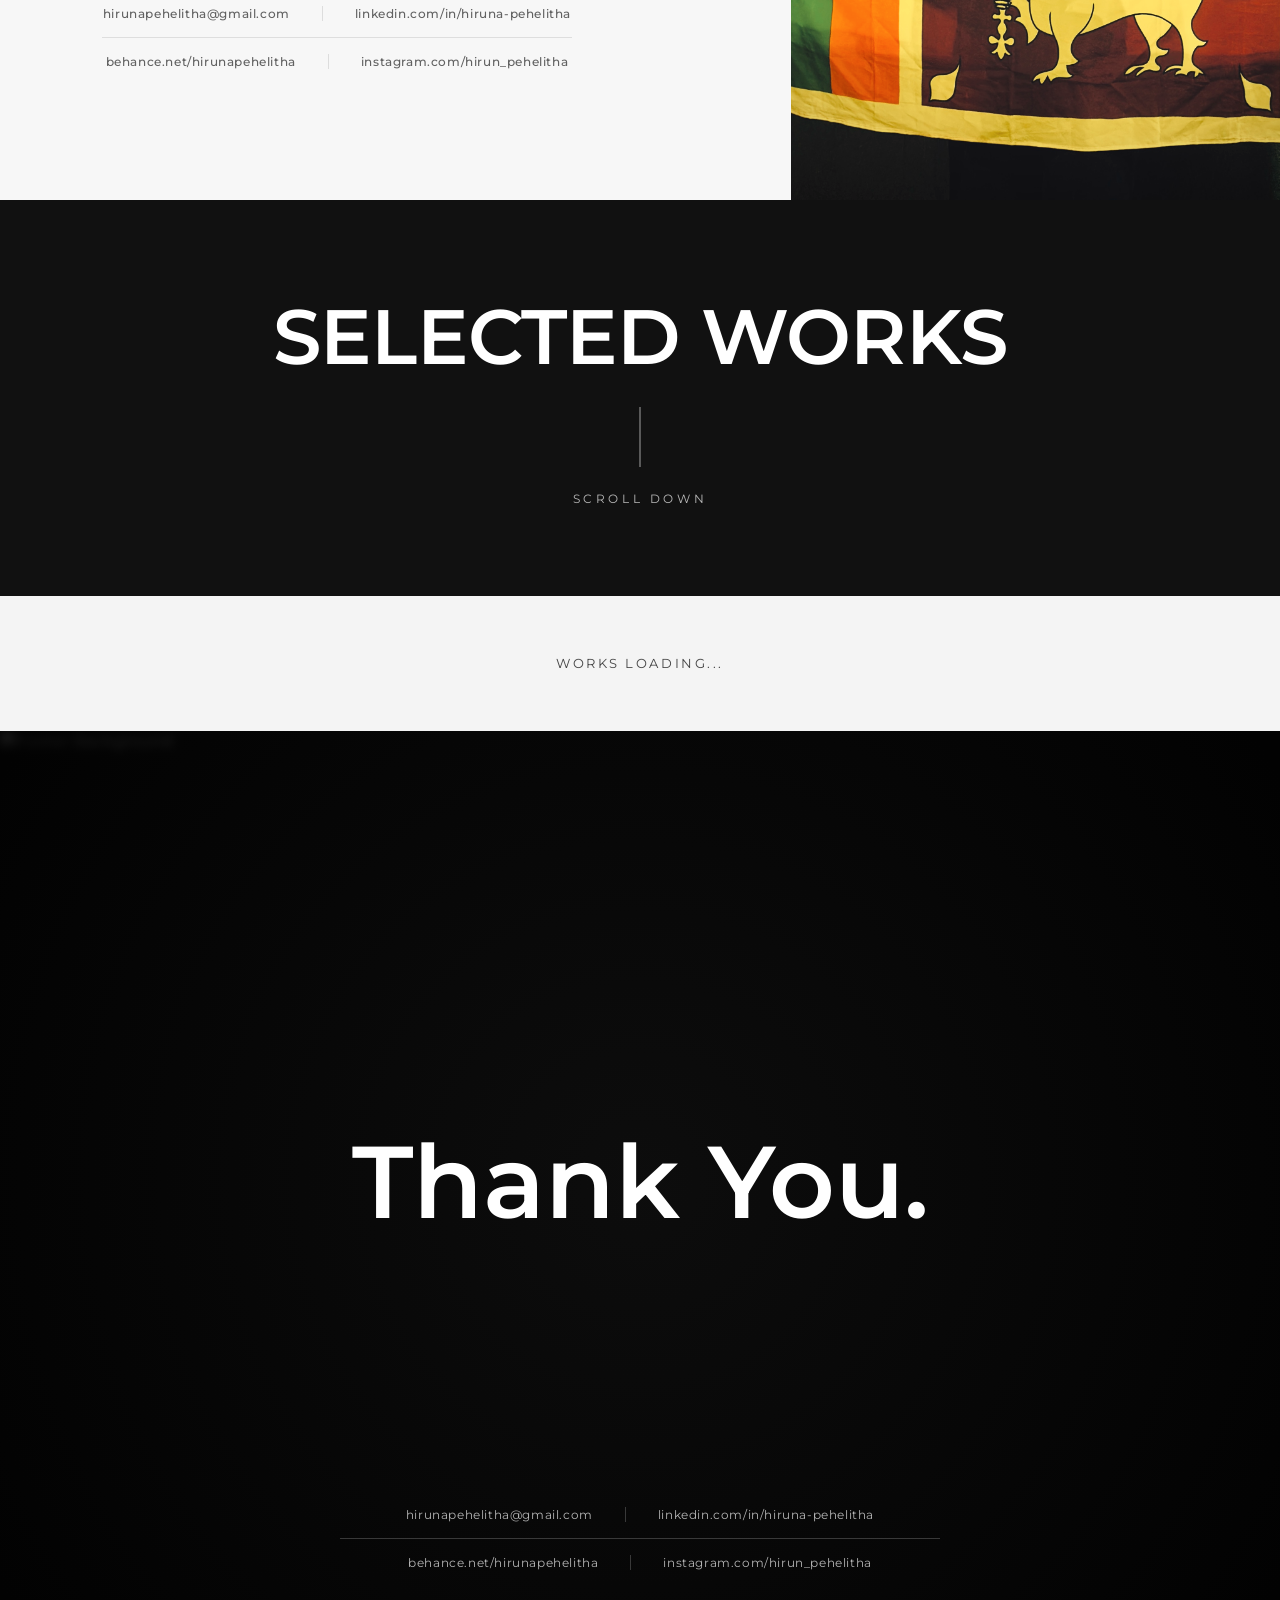
==== commit 6abd7719: "Fix Instagram links across the site" ====
--- a/index.html
+++ b/index.html
@@ -82,7 +82,7 @@
                         <a href="https://www.behance.net/hirunapehelitha"
                             target="_blank">behance.net/hirunapehelitha</a>
                         <div class="divider-v"></div>
-                        <a href="#">instagram.com/hiruna.creator</a>
+                        <a href="https://www.instagram.com/hirun_pehelitha?igsh=aWJxcW1yZzhvdXJq&utm_source=qr" target="_blank">instagram.com/hirun_pehelitha</a>
                     </div>
                 </div>
             </div>
@@ -130,7 +130,7 @@
             <div class="f-contact-grid">
                 <a href="https://www.behance.net/hirunapehelitha" target="_blank">behance.net/hirunapehelitha</a>
                 <div class="f-divider-v"></div>
-                <a href="#">instagram.com/hiruna.creator</a>
+                <a href="https://www.instagram.com/hirun_pehelitha?igsh=aWJxcW1yZzhvdXJq&utm_source=qr" target="_blank">instagram.com/hirun_pehelitha</a>
             </div>
         </div>
     </section>
@@ -140,37 +140,37 @@
     <script src="https://unpkg.com/@studio-freight/lenis@1.0.35/dist/lenis.min.js"></script>
     <!-- Works Loader: fetches from Firebase via our API -->
     <script>
-    (async function loadWorks() {
-        const stack = document.getElementById('worksStack');
-        if (!stack) return;
+        (async function loadWorks() {
+            const stack = document.getElementById('worksStack');
+            if (!stack) return;
 
-        let images = [];
-        try {
-            const res = await fetch('/api/works');
-            const data = await res.json();
-            if (data.success && data.works) {
-                images = data.works.map(w => ({ src: w.url, alt: w.filename }));
+            let images = [];
+            try {
+                const res = await fetch('/api/works');
+                const data = await res.json();
+                if (data.success && data.works) {
+                    images = data.works.map(w => ({ src: w.url, alt: w.filename }));
+                }
+            } catch (e) { console.warn('Works load failed', e); }
+
+            if (images.length === 0) {
+                stack.innerHTML = "<p style='color:#444; text-align:center; padding:60px 0; font-size:0.8rem; letter-spacing:0.2em;'>WORKS LOADING...</p>";
+                return;
             }
-        } catch(e) { console.warn('Works load failed', e); }
 
-        if (images.length === 0) {
-            stack.innerHTML = "<p style='color:#444; text-align:center; padding:60px 0; font-size:0.8rem; letter-spacing:0.2em;'>WORKS LOADING...</p>";
-            return;
-        }
+            stack.innerHTML = images.map(img =>
+                `<img src="${img.src}" class="stack-img gsap-fade-up" alt="${img.alt}">`
+            ).join('');
 
-        stack.innerHTML = images.map(img =>
-            `<img src="${img.src}" class="stack-img gsap-fade-up" alt="${img.alt}">`
-        ).join('');
-
-        if (typeof gsap !== 'undefined' && typeof ScrollTrigger !== 'undefined') {
-            gsap.utils.toArray('#worksStack .gsap-fade-up').forEach(el => {
-                gsap.fromTo(el, { y: 50, autoAlpha: 0 }, {
-                    y: 0, autoAlpha: 1, duration: 1, ease: "power2.out",
-                    scrollTrigger: { trigger: el, start: "top 90%" }
+            if (typeof gsap !== 'undefined' && typeof ScrollTrigger !== 'undefined') {
+                gsap.utils.toArray('#worksStack .gsap-fade-up').forEach(el => {
+                    gsap.fromTo(el, { y: 50, autoAlpha: 0 }, {
+                        y: 0, autoAlpha: 1, duration: 1, ease: "power2.out",
+                        scrollTrigger: { trigger: el, start: "top 90%" }
+                    });
                 });
-            });
-        }
-    })();
+            }
+        })();
     </script>
     <script src="script.js"></script>
 </body>
--- a/style.css
+++ b/style.css
@@ -240,12 +240,13 @@
 .contact-row {
     display: flex;
     align-items: center;
-    justify-content: space-between;
+    justify-content: center;
+    gap: 2rem;
     padding: 1rem 0;
 }
 
 .divider-h { width: 100%; height: 1px; background-color: var(--border-dark); }
-.divider-v { width: 1px; height: 15px; background-color: var(--border-dark); margin: 0 1rem; }
+.divider-v { width: 1px; height: 15px; background-color: var(--border-dark); margin: 0; }
 
 .contact-row a { transition: opacity 0.3s; opacity: 0.7; font-weight: 500; }
 .contact-row a:hover { opacity: 1; }
@@ -263,6 +264,44 @@
 .qr-code img { width: 80px; height: 80px; margin-bottom: 0.5rem; }
 .qr-code p { font-size: 0.6rem; font-weight: 600; }
 
+/* Works Intro Slide */
+.works-intro {
+    background-color: var(--bg-dark);
+    display: flex;
+    align-items: center;
+    justify-content: center;
+    text-align: center;
+    color: white;
+    min-height: auto;
+    padding: 10vh 0;
+}
+
+.works-intro-content {
+    display: flex;
+    flex-direction: column;
+    align-items: center;
+    gap: 1.5rem;
+}
+
+.works-title {
+    font-size: clamp(3rem, 6vw, 6rem);
+    font-weight: 600;
+    letter-spacing: -0.01em;
+}
+
+.works-divider {
+    width: 2px;
+    height: 60px;
+    background: rgba(255,255,255,0.3);
+}
+
+.works-subtitle {
+    font-size: 0.75rem;
+    letter-spacing: 0.3em;
+    opacity: 0.7;
+    text-transform: uppercase;
+}
+
 /* Embedded Works Stack */
 .presentation-stack {
     width: 100vw;
@@ -310,7 +349,8 @@
 
 .f-contact-grid {
     display: flex;
-    justify-content: space-between;
+    justify-content: center;
+    gap: 2rem;
     align-items: center;
     padding: 1rem 0;
     font-size: 0.75rem;
@@ -322,7 +362,7 @@
 .f-contact-grid a:hover { color: #fff; }
 
 .f-divider-h { width: 100%; height: 1px; background-color: var(--border-light); }
-.f-divider-v { width: 1px; height: 15px; background-color: var(--border-light); margin: 0 1rem; }
+.f-divider-v { width: 1px; height: 15px; background-color: var(--border-light); margin: 0; }
 
 /* 1920x1080 Landscape Layout */
 .p-landscape .project-content {
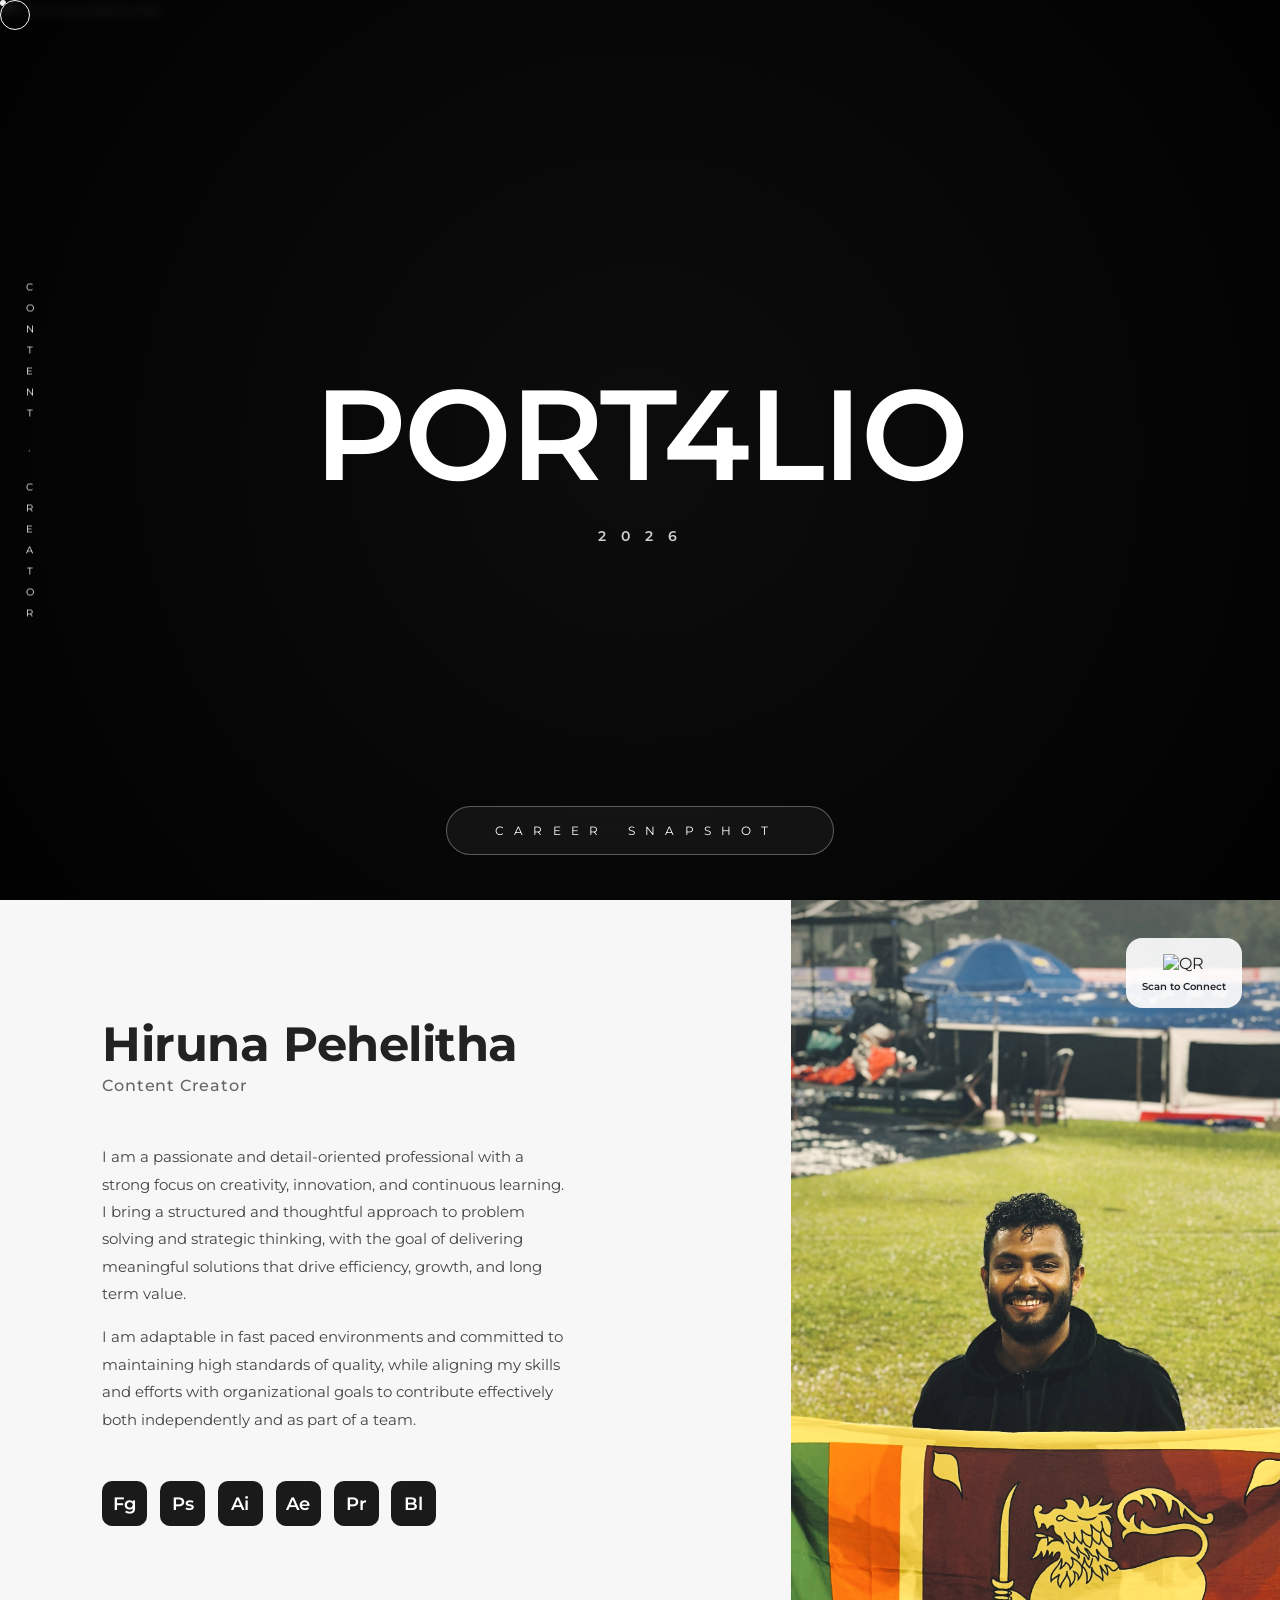
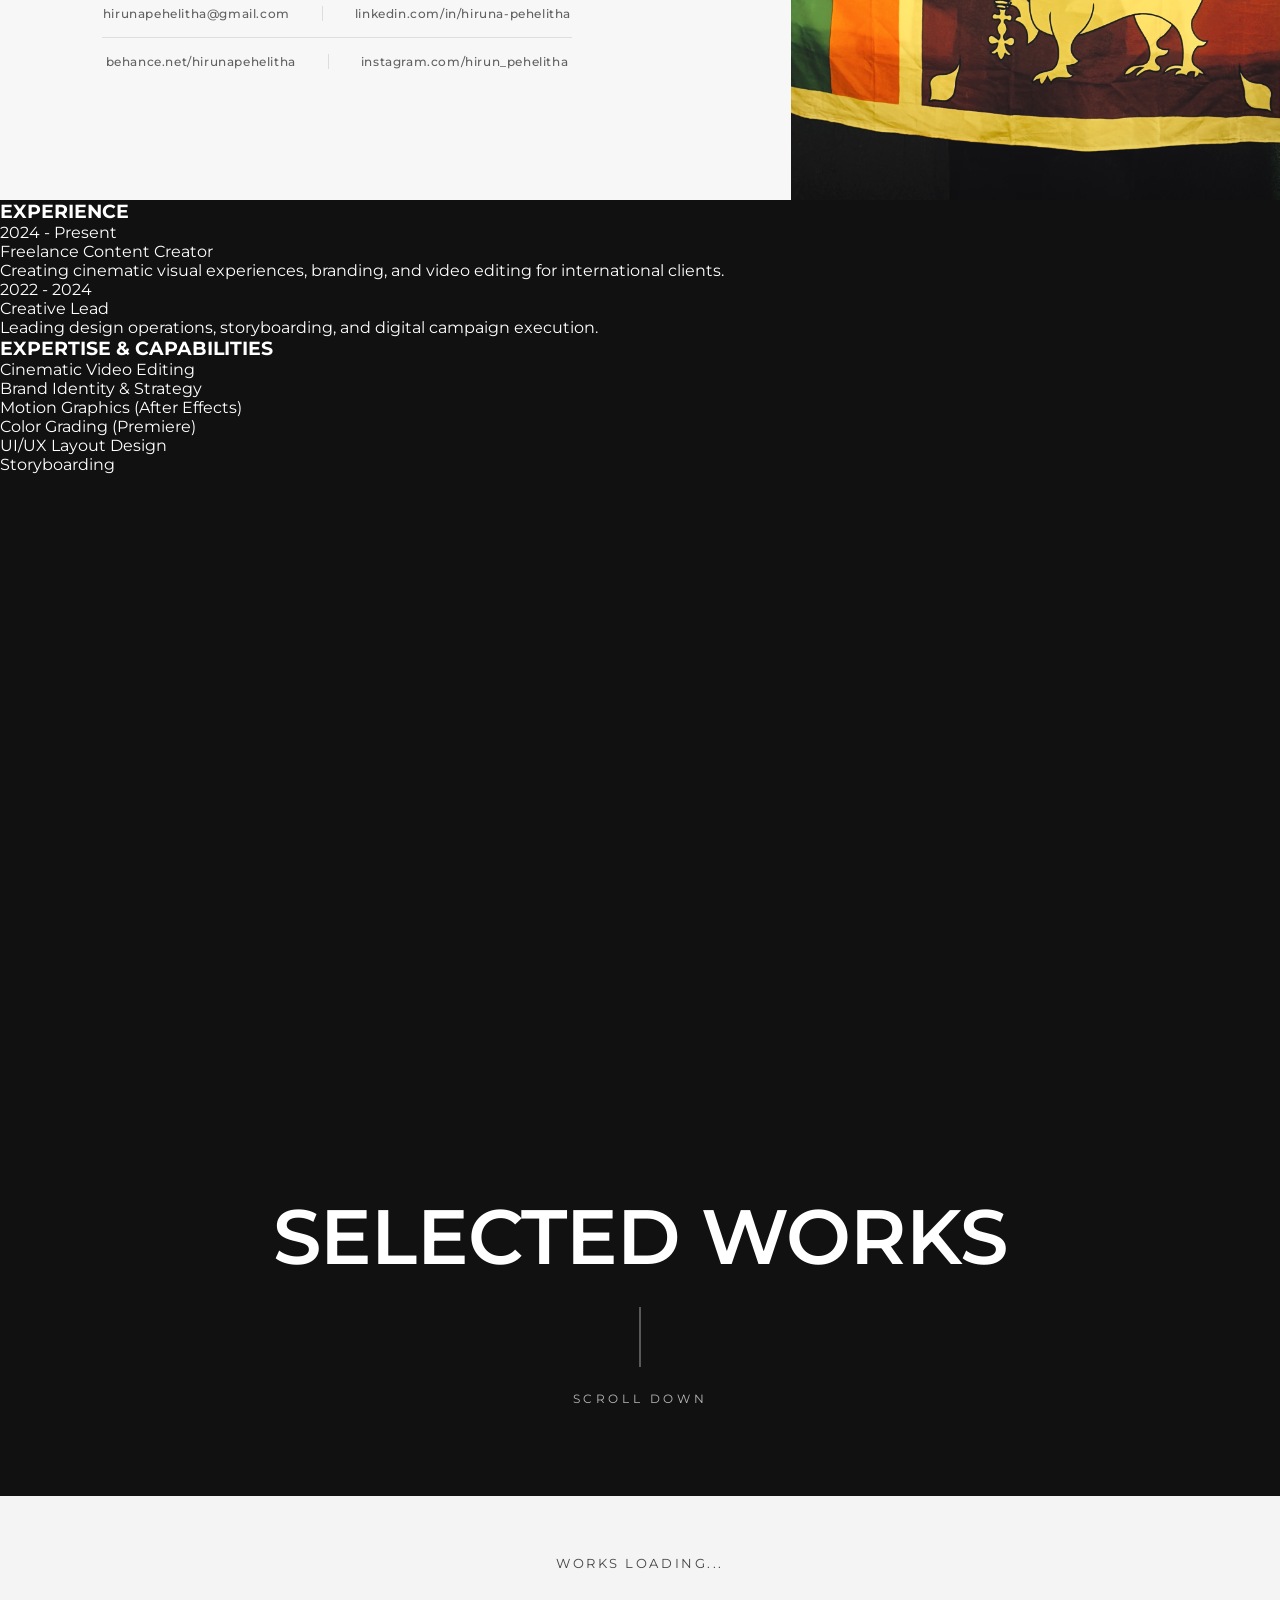
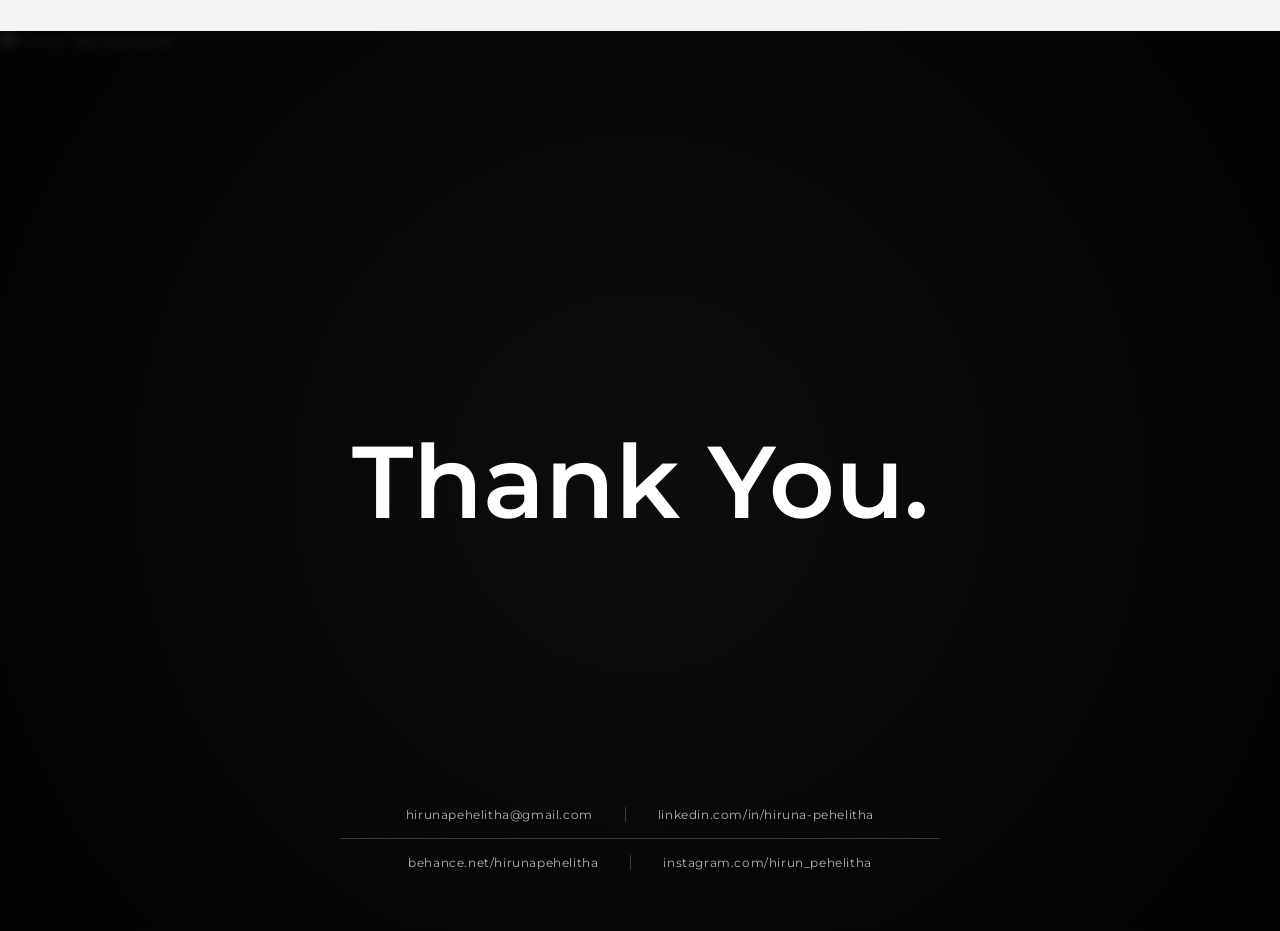
==== commit f3ca76b5: "Add Experience and Skills section" ====
--- a/index.html
+++ b/index.html
@@ -5,6 +5,7 @@
     <meta charset="UTF-8">
     <meta name="viewport" content="width=device-width, initial-scale=1.0">
     <title>hirunapehelitha</title>
+    <link rel="icon" type="image/svg+xml" href="data:image/svg+xml,<svg xmlns='http://www.w3.org/2000/svg' viewBox='0 0 100 100'><circle cx='50' cy='50' r='50' fill='%23111'/><text x='50' y='50' font-family='Arial, sans-serif' font-size='55' font-weight='bold' fill='%23fff' text-anchor='middle' dominant-baseline='central'>H</text></svg>">
     <!-- Elegant, thin geometric sans-serif -->
     <link rel="preconnect" href="https://fonts.googleapis.com">
     <link rel="preconnect" href="https://fonts.gstatic.com" crossorigin>
@@ -96,6 +97,38 @@
             </div>
         </div>
     </section>
+    <!-- Experience & Skills Slide -->
+    <section class="slide exp-skills-slide">
+        <div class="exp-container gsap-fade-up">
+            <div class="exp-column">
+                <h3 class="exp-title">EXPERIENCE</h3>
+                <div class="exp-timeline">
+                    <div class="exp-item">
+                        <div class="exp-year">2024 - Present</div>
+                        <div class="exp-role">Freelance Content Creator</div>
+                        <div class="exp-desc">Creating cinematic visual experiences, branding, and video editing for international clients.</div>
+                    </div>
+                    <div class="exp-item">
+                        <div class="exp-year">2022 - 2024</div>
+                        <div class="exp-role">Creative Lead</div>
+                        <div class="exp-desc">Leading design operations, storyboarding, and digital campaign execution.</div>
+                    </div>
+                </div>
+            </div>
+            <div class="exp-column">
+                <h3 class="exp-title">EXPERTISE & CAPABILITIES</h3>
+                <div class="skills-list">
+                    <div class="skill-tag">Cinematic Video Editing</div>
+                    <div class="skill-tag">Brand Identity & Strategy</div>
+                    <div class="skill-tag">Motion Graphics (After Effects)</div>
+                    <div class="skill-tag">Color Grading (Premiere)</div>
+                    <div class="skill-tag">UI/UX Layout Design</div>
+                    <div class="skill-tag">Storyboarding</div>
+                </div>
+            </div>
+        </div>
+    </section>
+
     <!-- Works Intro Slide -->
     <section class="slide works-intro">
         <div class="works-intro-content gsap-fade-up">
--- a/style.css
+++ b/style.css
@@ -20,6 +20,18 @@
     color: var(--text-dark);
     cursor: none;
     overflow-x: hidden;
+}
+
+html, body, * {
+    -ms-overflow-style: none !important; /* IE and Edge */
+    scrollbar-width: none !important; /* Firefox */
+}
+
+/* Hide scrollbar completely for Chrome, Safari and Opera */
+html::-webkit-scrollbar, body::-webkit-scrollbar, *::-webkit-scrollbar {
+    display: none !important;
+    width: 0 !important;
+    background: transparent !important;
 }
 
 /* Custom Cursor */
